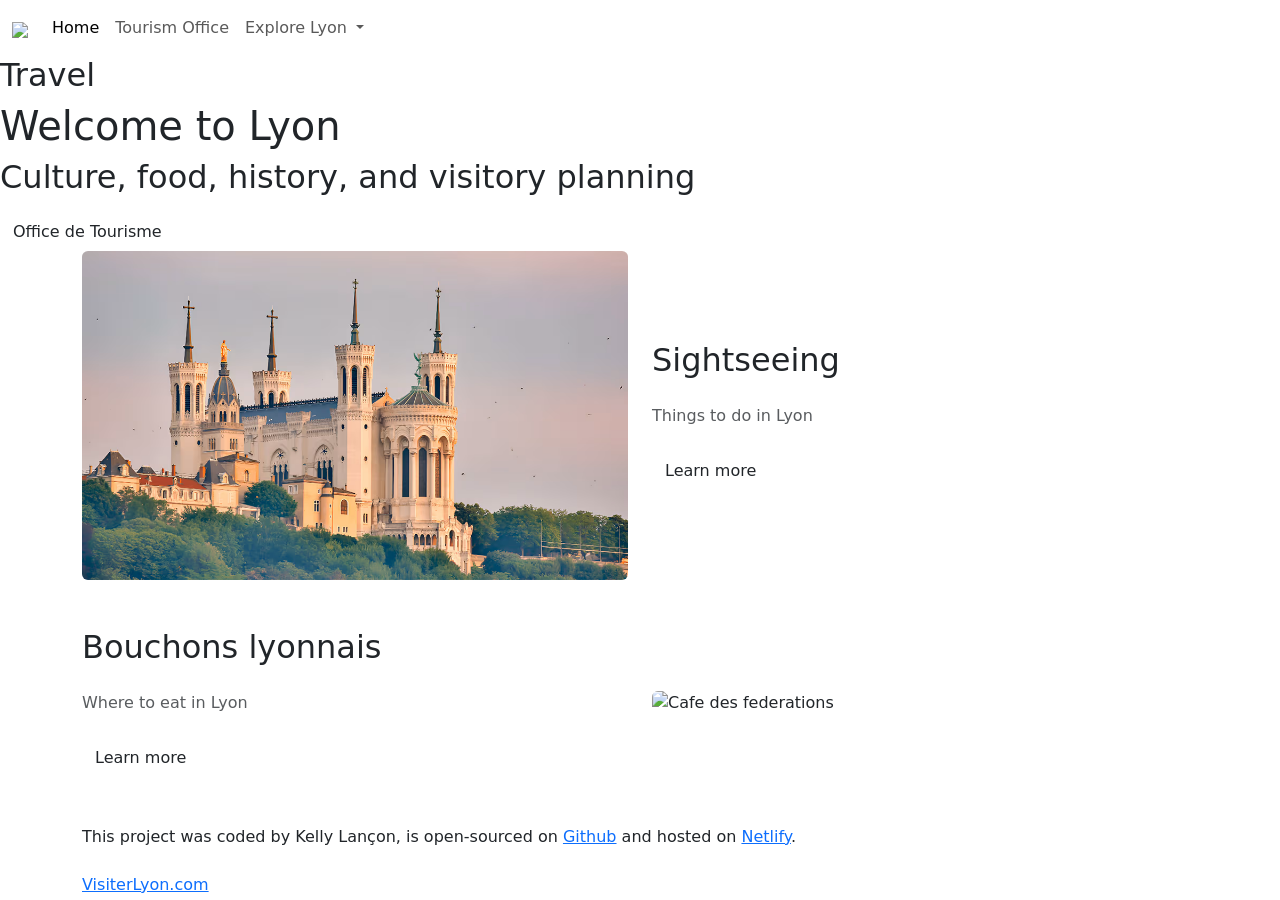
==== index.html @ acd28f88 "Initialized index.html file, set up Navbar for easy navigation" ====
<!DOCTYPE html>
<html lang="en">
  <head>
    <meta charset="UTF-8" />
    <meta name="viewport" content="width=device-width, initial-scale=1.0" />
    <title>Kelly's Opera Portfolio</title>
    <meta name="description" content="Kelly is a professional front-end developer and opera singer.">
    <link rel="preconnect" href="https://fonts.googleapis.com" />
    <link rel="preconnect" href="https://fonts.gstatic.com" crossorigin />
    <link
      href="https://fonts.googleapis.com/css2?family=Playfair:ital,opsz,wght@0,5..1200,300..900;1,5..1200,300..900&family=Poppins:wght@300;400;500;600;700&display=swap"
      rel="stylesheet" />
    <link
      href="https://cdn.jsdelivr.net/npm/bootstrap@5.3.8/dist/css/bootstrap.min.css"
      rel="stylesheet"/>
    <link rel="stylesheet" href="style.css" />
  </head>

  <body>

 <nav class="navbar navbar-expand-lg bg-white">
  <div class="container-fluid">
    <a class="navbar-brand" href="index.html">
        <img src="images/flag.png" class="icon">
    </a>
    <button class="navbar-toggler" type="button" data-bs-toggle="collapse" data-bs-target="#navbarSupportedContent" aria-controls="navbarSupportedContent" aria-expanded="false" aria-label="Toggle navigation">
      <span class="navbar-toggler-icon"></span>
    </button>
    <div class="collapse navbar-collapse" id="navbarSupportedContent">
      <ul class="navbar-nav me-auto mb-2 mb-lg-0">
        <li class="nav-item">
          <a class="nav-link active" aria-current="page" href="index.html">Home</a>
        </li>
        <li class="nav-item">
          <a class="nav-link" href="contact.html">Tourism Office</a>
        </li>
        <li class="nav-item dropdown">
          <a class="nav-link dropdown-toggle" href="#" role="button" data-bs-toggle="dropdown" aria-expanded="false">
            Explore Lyon
          </a>
          <ul class="dropdown-menu">
            <li><a class="dropdown-item" href="restaurants.html">Restaurants</a></li>
            <li><a class="dropdown-item" href="attractions.html">Attractions</a></li>
          </ul>
        </li>
      </ul>
    </div>
  </div>
</nav>
    <section class="hero">
      <h2>Travel</h2>
      <h1>Welcome to Lyon</h1>
      <h2 class="mb-3">Culture, food, history, and visitory planning</h2>

      <a href="contact.html#contact" class="btn btn-branding">Office de Tourisme</a>
    </section>
   
    <div class="container">
      <div class="row mb-5 align-items-center">
        <div class="col-md-6 d-none d-md-block">
          <img
            src="images/fourviere.png"
            class="img-fluid rounded project-image"
            alt="Notre Dame de fourviere"
          />
        </div>

        <div class="col-md-6">
          <div class="project-description">
            <h2 class="mb-4">Sightseeing</h2>
            <p class="mb-4 text-muted performance-text">
              Things to do in Lyon
            </p>
            <a href="attractions.html" class="btn btn-branding-outline">Learn more</a>
          </div>
        </div>
      </div>

      <div class="row mb-5 align-items-center">
        <div class="col-md-6">
          <div class="project-description">
            <h2 class="mb-4">Bouchons lyonnais</h2>
            <p class="mb-4 text-muted performance-text">
              Where to eat in Lyon
            </p>
            <a href="restaurants.html" class="btn btn-branding-outline">Learn more</a>
          </div>
        </div>

        <div class="col-md-6 d-none d-md-block">
          <img
            src="images/federations.png"
            class="img-fluid rounded project-image"
            alt="Cafe des federations"
          />
        </div>
      </div>

    <script src="https://cdn.jsdelivr.net/npm/bootstrap@5.3.8/dist/js/bootstrap.bundle.min.js"></script>
    <footer>
        <div>
            This project was coded by Kelly Lançon, is open-sourced on <a href="https://github.com/klanc0403">Github</a> and hosted on <a href="https://portfolioprojectweek4.netlify.app/">Netlify</a>.
        </div>
        <br>
    <a href="https://www.visiterlyon.com/" class="email-link">VisiterLyon.com</a>
  </footer>
 
</body>
</html>
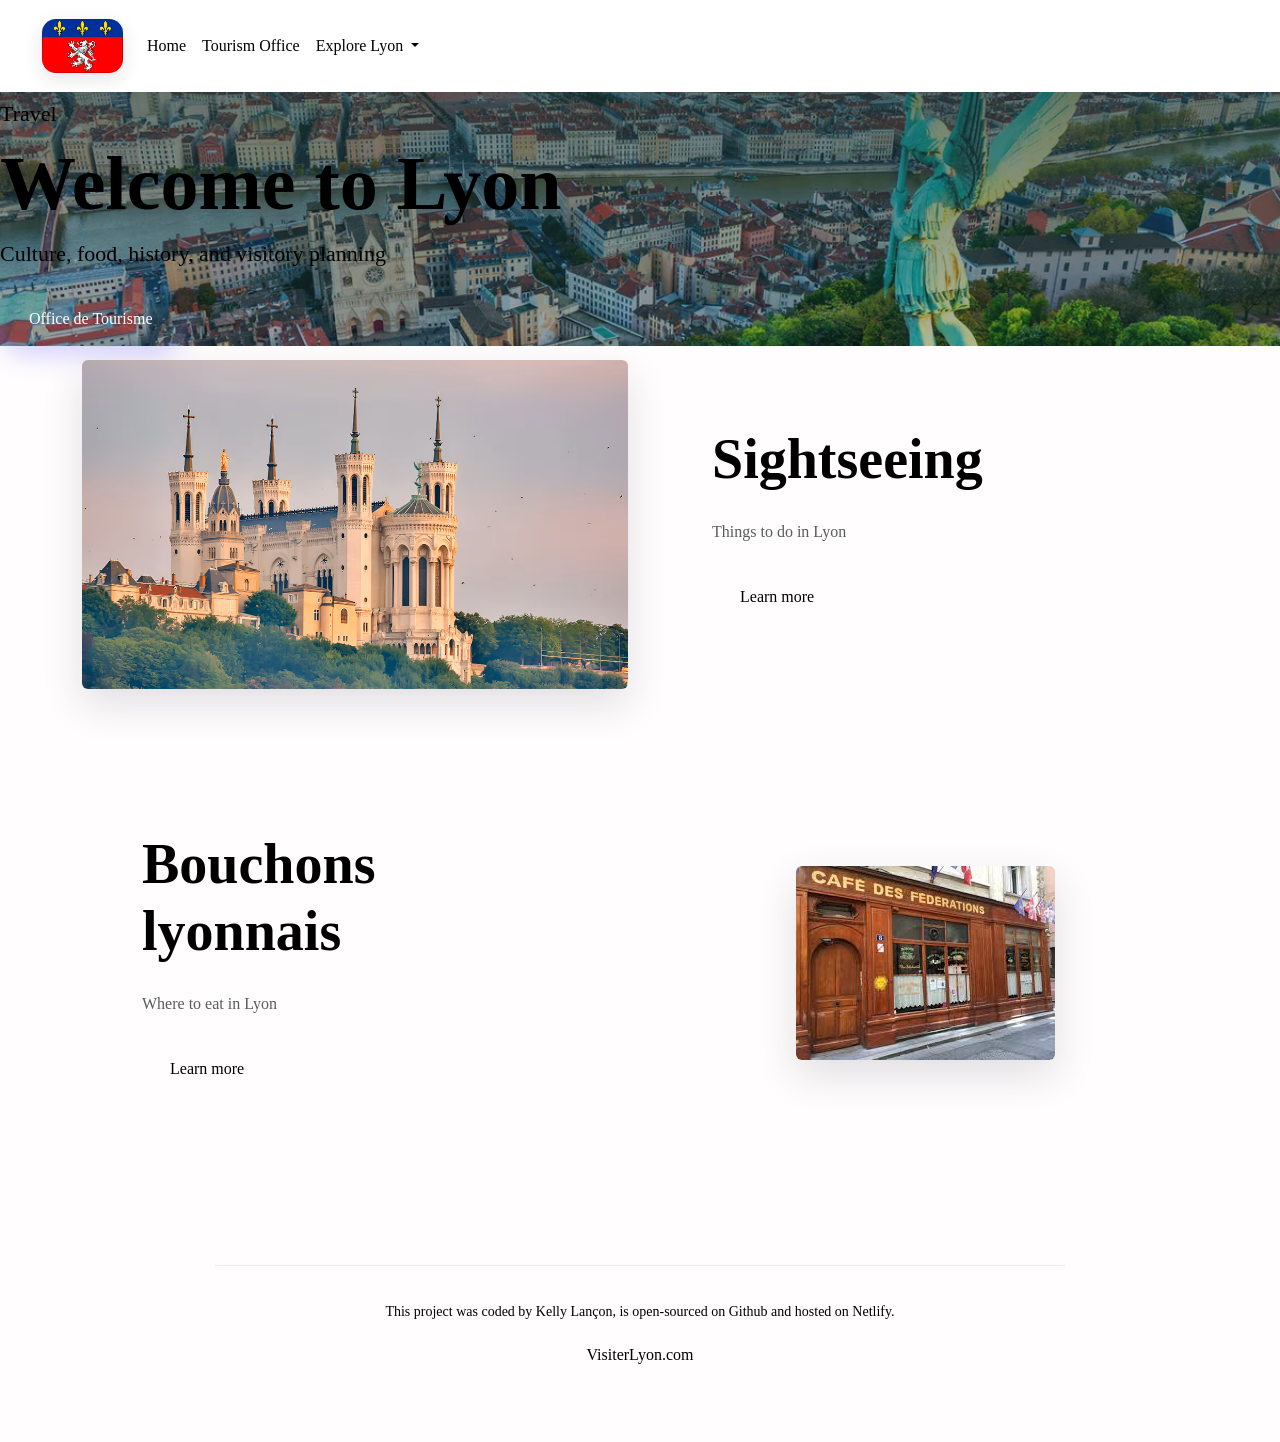
==== commit e272127e: "Changed site title" ====
--- a/index.html
+++ b/index.html
@@ -3,7 +3,7 @@
   <head>
     <meta charset="UTF-8" />
     <meta name="viewport" content="width=device-width, initial-scale=1.0" />
-    <title>Kelly's Opera Portfolio</title>
+    <title>Lyon | Travel Project</title>
     <meta name="description" content="Kelly is a professional front-end developer and opera singer.">
     <link rel="preconnect" href="https://fonts.googleapis.com" />
     <link rel="preconnect" href="https://fonts.gstatic.com" crossorigin />
@@ -99,7 +99,7 @@
     <script src="https://cdn.jsdelivr.net/npm/bootstrap@5.3.8/dist/js/bootstrap.bundle.min.js"></script>
     <footer>
         <div>
-            This project was coded by Kelly Lançon, is open-sourced on <a href="https://github.com/klanc0403">Github</a> and hosted on <a href="https://portfolioprojectweek4.netlify.app/">Netlify</a>.
+            This project was coded by Kelly Lançon, is open-sourced on <a href="https://github.com/klanc0403">Github</a> and hosted on <a href="https://lyontravelproject.netlify.app/">Netlify</a>.
         </div>
         <br>
     <a href="https://www.visiterlyon.com/" class="email-link">VisiterLyon.com</a>
--- a/style.css
+++ b/style.css
@@ -0,0 +1,235 @@
+:root {
+  --primary-color: #1f3d3a;
+  --accent-color: #c98c5d;
+  --cream-color: #f7f1e8;
+  --rose-color: #d8a7a7;
+  --dark-color: #1c1c1c;
+}
+
+body {
+  font-family: var(--default-font-family);
+  color: var(--text-color);
+  background: #fffdfd;
+}
+
+h1,
+h2,
+h3,
+h4 {
+  font-family: var(--heading-font-family);
+  font-weight: 700;
+  color: var(--text-color);
+}
+
+h1 {
+  font-size: 76px;
+  line-height: 1.05;
+}
+
+h2 {
+  font-size: 56px;
+}
+
+p {
+  font-size: 16px;
+  line-height: 30px;
+}
+
+.navbar {
+  padding: 14px 30px;
+  box-shadow: 0 8px 30px rgba(39, 33, 66, 0.08);
+}
+
+.nav-link {
+  color: var(--text-color);
+  font-weight: 500;
+}
+
+.nav-link:hover,
+.dropdown-item:hover {
+  color: var(--branding-color);
+}
+
+.dropdown-menu {
+  border: none;
+  box-shadow: 0 12px 30px rgba(39, 33, 66, 0.12);
+}
+
+.hero {
+  background: linear-gradient(
+      rgba(31, 61, 58, 0.65),
+      rgba(31, 61, 58, 0.35)
+    ),
+    url("images/lyoncity.png") center/cover no-repeat;
+}
+
+.hero h2 {
+  font-family: var(--default-font-family);
+  font-weight: 400;
+  font-size: 22px;
+  line-height: 2;
+  color: var(--muted-color);
+}
+
+.btn-branding,
+.btn-branding-outline {
+  border-radius: 999px;
+  font-size: 16px;
+  line-height: 24px;
+  padding: 14px 28px;
+  transition: all 0.25s ease;
+}
+
+.btn-branding {
+  background: var(--branding-color);
+  color: white;
+  box-shadow: 0 10px 25px rgba(108, 99, 255, 0.28);
+}
+
+.btn-branding:hover {
+  background: var(--branding-dark);
+  color: white;
+  transform: translateY(-2px);
+}
+
+.btn-branding-outline {
+  color: var(--branding-color);
+  border: 1px solid var(--branding-color);
+}
+
+.btn-branding-outline:hover {
+  background: var(--branding-color);
+  color: white;
+  transform: translateY(-2px);
+  box-shadow: 0 10px 25px rgba(108, 99, 255, 0.2);
+}
+
+.featured-intro {
+  padding: 60px 20px 30px;
+  margin: 0;
+  color: var(--muted-color);
+}
+
+.project-description {
+  padding: 80px 60px;
+}
+
+.performance-text {
+  padding: 0;
+  color: var(--muted-color);
+}
+
+.project-image {
+  max-width: 100%;
+  max-height: 420px;
+  object-fit: cover;
+  display: block;
+  margin: 0 auto;
+  box-shadow: 0 15px 40px rgba(39, 33, 66, 0.14);
+}
+
+.about-section {
+  padding: 140px 20px 100px;
+  text-align: center;
+}
+
+.about-section h2 {
+  font-family: var(--default-font-family);
+  font-weight: 400;
+  font-size: 24px;
+  line-height: 2;
+  color: var(--muted-color);
+}
+
+.about-section-content {
+  margin: 30px;
+}
+
+.about-image {
+  max-height: 500px;
+  object-fit: cover;
+  border-radius: 18px;
+  box-shadow: 0 15px 40px rgba(39, 33, 66, 0.14);
+}
+
+.performance-page {
+  padding: 90px 20px;
+}
+
+.performance-summary {
+  max-width: 760px;
+  margin: 0 auto;
+  text-align: center;
+  color: var(--muted-color);
+}
+
+.performance-page h2 {
+  font-size: 30px;
+}
+
+.performance-page h3 {
+  font-size: 28px;
+  color: var(--branding-dark);
+}
+
+.icon {
+  max-height: 54px;
+  border-radius: 14px;
+  box-shadow: 0 6px 18px rgba(39, 33, 66, 0.12);
+}
+
+footer {
+  text-align: center;
+  margin: 90px auto 40px;
+  padding: 35px 20px;
+  max-width: 850px;
+  color: var(--muted-color);
+  font-size: 14px;
+  border-top: 1px solid #eeeafc;
+}
+
+footer a {
+  color: var(--branding-color);
+  text-decoration: none;
+}
+
+footer a:hover {
+  color: var(--branding-dark);
+  text-decoration: underline;
+}
+
+footer .email-link {
+  color: var(--text-color);
+  font-size: 16px;
+  border-bottom: 1px solid transparent;
+  padding-bottom: 2px;
+}
+
+footer .email-link:hover {
+  color: var(--branding-color);
+  border-bottom: 1px solid var(--branding-color);
+  text-decoration: none;
+}
+
+@media (max-width: 960px) {
+  h1 {
+    font-size: 46px;
+  }
+
+  h2 {
+    font-size: 40px;
+  }
+
+  .hero {
+    padding: 90px 20px 70px;
+  }
+
+  .project-description {
+    padding: 30px 20px;
+    text-align: center;
+  }
+
+  .about-section {
+    padding: 90px 20px;
+  }
+}
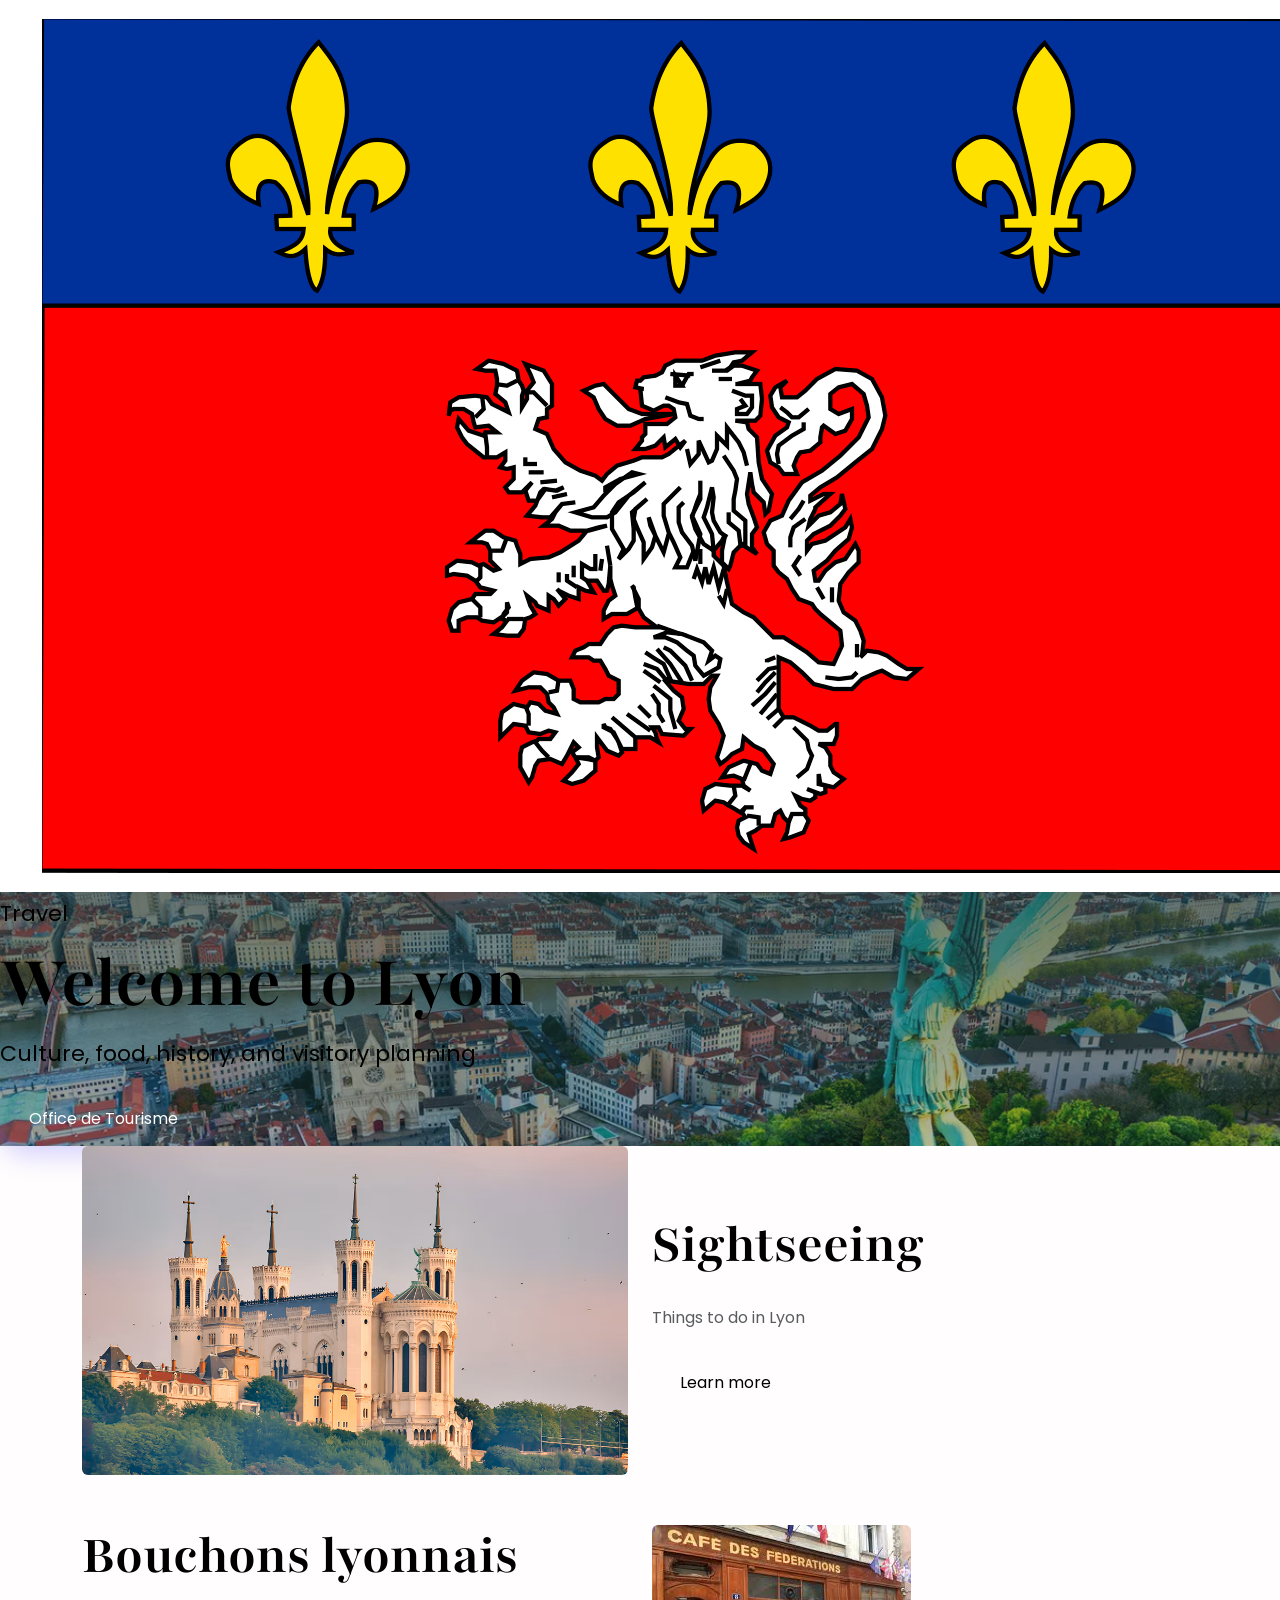
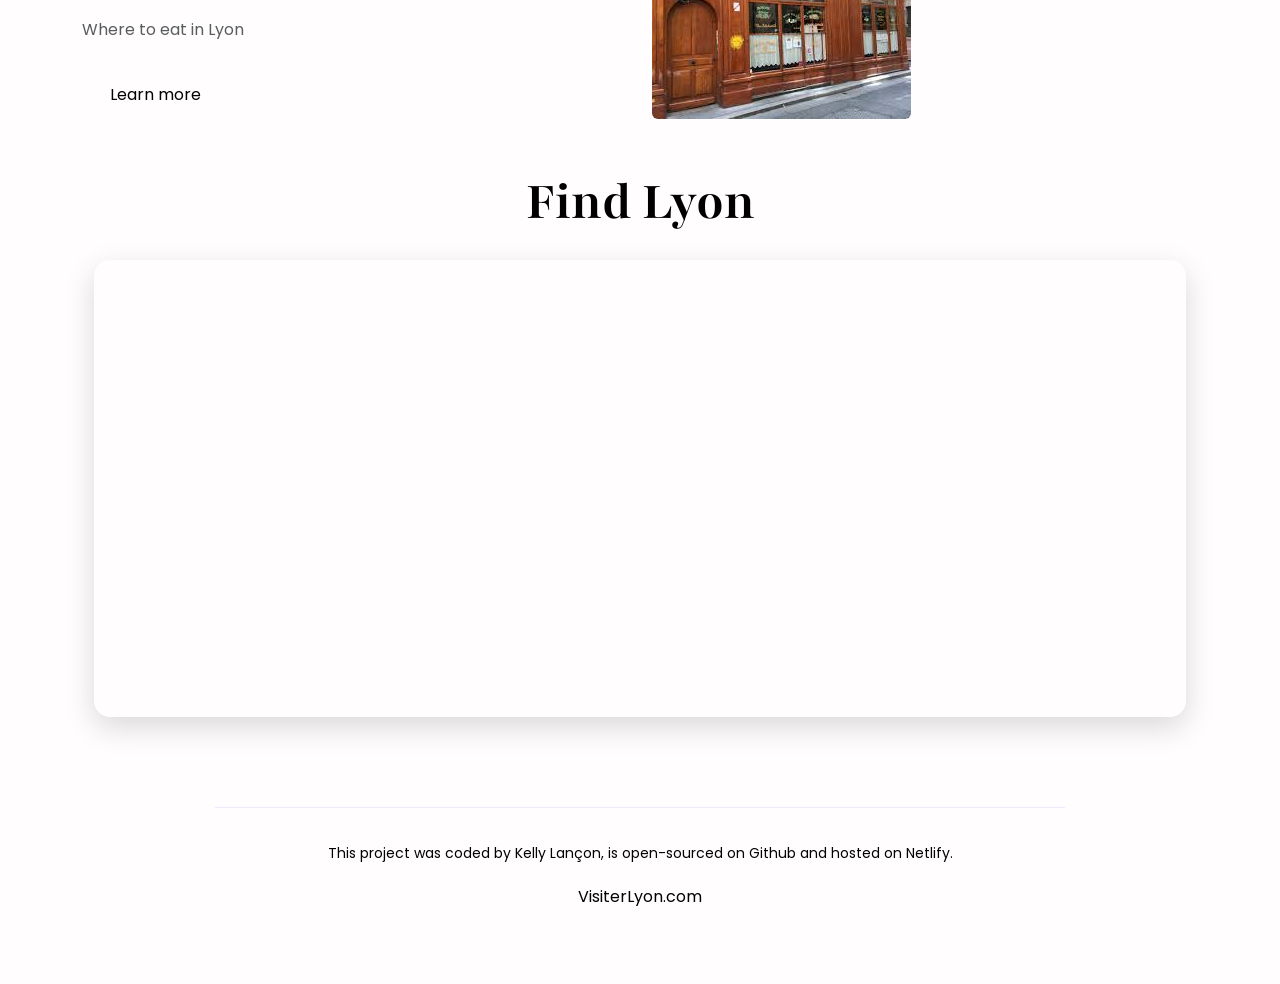
==== commit 585ce830: "Injected Google Map of Lyon" ====
--- a/index.html
+++ b/index.html
@@ -96,6 +96,15 @@
         </div>
       </div>
 
+      <section class="map-section container my-5">
+  <h2 class="text-center mb-4">Find Lyon</h2>
+
+  <div class="map-container">
+   <iframe src="https://www.google.com/maps/embed?pb=!1m14!1m12!1m3!1d28399.236491554377!2d4.829469627464029!3d45.75935097152519!2m3!1f0!2f0!3f0!3m2!1i1024!2i768!4f13.1!5e0!3m2!1sen!2sus!4v1777306648470!5m2!1sen!2sus" width="600" height="450" style="border:0;" allowfullscreen="" loading="lazy" referrerpolicy="no-referrer-when-downgrade"></iframe>
+  </div>
+</section>
+
+
     <script src="https://cdn.jsdelivr.net/npm/bootstrap@5.3.8/dist/js/bootstrap.bundle.min.js"></script>
     <footer>
         <div>
--- a/style.css
+++ b/style.css
@@ -4,6 +4,8 @@
   --cream-color: #f7f1e8;
   --rose-color: #d8a7a7;
   --dark-color: #1c1c1c;
+  --heading-font-family: "Playfair", serif;
+  --default-font-family: "Poppins", serif;
 }
 
 body {
@@ -104,79 +106,7 @@
   box-shadow: 0 10px 25px rgba(108, 99, 255, 0.2);
 }
 
-.featured-intro {
-  padding: 60px 20px 30px;
-  margin: 0;
-  color: var(--muted-color);
-}
 
-.project-description {
-  padding: 80px 60px;
-}
-
-.performance-text {
-  padding: 0;
-  color: var(--muted-color);
-}
-
-.project-image {
-  max-width: 100%;
-  max-height: 420px;
-  object-fit: cover;
-  display: block;
-  margin: 0 auto;
-  box-shadow: 0 15px 40px rgba(39, 33, 66, 0.14);
-}
-
-.about-section {
-  padding: 140px 20px 100px;
-  text-align: center;
-}
-
-.about-section h2 {
-  font-family: var(--default-font-family);
-  font-weight: 400;
-  font-size: 24px;
-  line-height: 2;
-  color: var(--muted-color);
-}
-
-.about-section-content {
-  margin: 30px;
-}
-
-.about-image {
-  max-height: 500px;
-  object-fit: cover;
-  border-radius: 18px;
-  box-shadow: 0 15px 40px rgba(39, 33, 66, 0.14);
-}
-
-.performance-page {
-  padding: 90px 20px;
-}
-
-.performance-summary {
-  max-width: 760px;
-  margin: 0 auto;
-  text-align: center;
-  color: var(--muted-color);
-}
-
-.performance-page h2 {
-  font-size: 30px;
-}
-
-.performance-page h3 {
-  font-size: 28px;
-  color: var(--branding-dark);
-}
-
-.icon {
-  max-height: 54px;
-  border-radius: 14px;
-  box-shadow: 0 6px 18px rgba(39, 33, 66, 0.12);
-}
 
 footer {
   text-align: center;
@@ -223,13 +153,10 @@
   .hero {
     padding: 90px 20px 70px;
   }
+}
 
-  .project-description {
-    padding: 30px 20px;
-    text-align: center;
-  }
-
-  .about-section {
-    padding: 90px 20px;
-  }
+.map-container {
+  border-radius: 16px;
+  overflow: hidden;
+  box-shadow: 0 10px 30px rgba(0,0,0,0.15);
 }
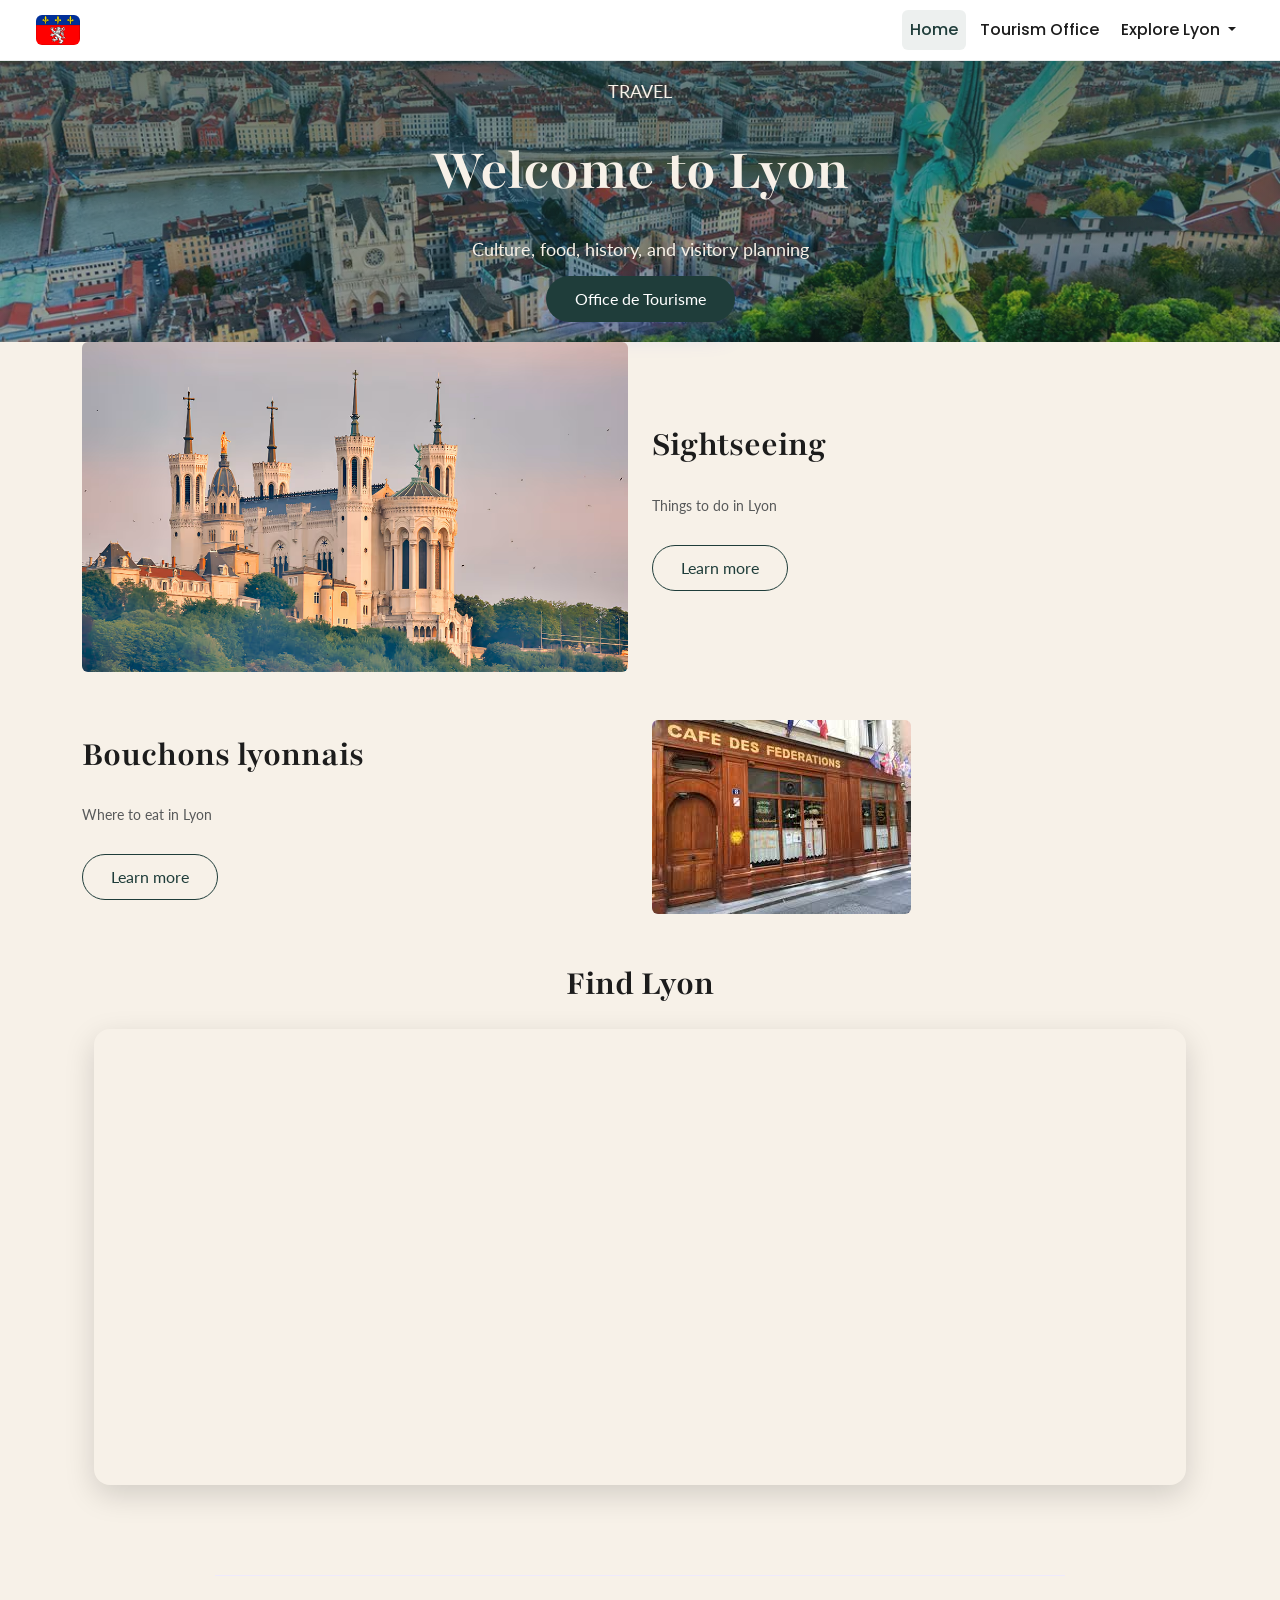
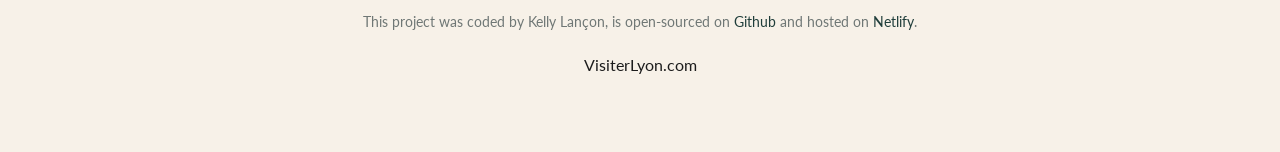
==== commit d2af76dd: "Adjusted CSS and functionality of header" ====
--- a/index.html
+++ b/index.html
@@ -10,7 +10,10 @@
     <link
       href="https://fonts.googleapis.com/css2?family=Playfair:ital,opsz,wght@0,5..1200,300..900;1,5..1200,300..900&family=Poppins:wght@300;400;500;600;700&display=swap"
       rel="stylesheet" />
-    <link
+    <link rel="preconnect" href="https://fonts.googleapis.com">
+<link rel="preconnect" href="https://fonts.gstatic.com" crossorigin>
+<link href="https://fonts.googleapis.com/css2?family=Lato:ital,wght@0,100;0,300;0,400;0,700;0,900;1,100;1,300;1,400;1,700;1,900&family=Montserrat:ital,wght@0,100..900;1,100..900&family=Playfair:ital,opsz,wght@0,5..1200,300..900;1,5..1200,300..900&family=Playwrite+CU+Guides&family=Poppins:ital,wght@0,100;0,200;0,300;0,400;0,500;0,600;0,700;0,800;0,900;1,100;1,200;1,300;1,400;1,500;1,600;1,700;1,800;1,900&display=swap" rel="stylesheet">
+      <link
       href="https://cdn.jsdelivr.net/npm/bootstrap@5.3.8/dist/css/bootstrap.min.css"
       rel="stylesheet"/>
     <link rel="stylesheet" href="style.css" />
@@ -48,7 +51,7 @@
   </div>
 </nav>
     <section class="hero">
-      <h2>Travel</h2>
+      <h2>TRAVEL</h2>
       <h1>Welcome to Lyon</h1>
       <h2 class="mb-3">Culture, food, history, and visitory planning</h2>
 
--- a/style.css
+++ b/style.css
@@ -4,57 +4,133 @@
   --cream-color: #f7f1e8;
   --rose-color: #d8a7a7;
   --dark-color: #1c1c1c;
-  --heading-font-family: "Playfair", serif;
-  --default-font-family: "Poppins", serif;
+  --text-color: var(--dark-color);
+  --muted-color: #6f7775;
+  --branding-color: var(--primary-color);
+  --branding-dark: #142927;
+  --Heading-Font-Family: "Playfair", serif;
+  --default-font-family: "Lato", serif;
+  --nav-font-family: "Poppins", serif;
 }
 
 body {
   font-family: var(--default-font-family);
   color: var(--text-color);
-  background: #fffdfd;
+  background: var(--cream-color);
 }
 
 h1,
 h2,
 h3,
 h4 {
-  font-family: var(--heading-font-family);
+  font-family: var(--Heading-Font-Family);
   font-weight: 700;
   color: var(--text-color);
 }
 
 h1 {
-  font-size: 76px;
+  font-size: 50px;
   line-height: 1.05;
 }
 
 h2 {
-  font-size: 56px;
+  font-size: 36px;
 }
 
 p {
-  font-size: 16px;
+  font-size: 14px;
   line-height: 30px;
 }
 
 .navbar {
-  padding: 14px 30px;
-  box-shadow: 0 8px 30px rgba(39, 33, 66, 0.08);
-}
-
-.nav-link {
+  padding: 10px 24px;
+  font-family: var(--nav-font-family);
+  border-bottom: 1px solid rgba(31, 61, 58, 0.1);
+  box-shadow: 0 4px 18px rgba(31, 61, 58, 0.06);
+  background-color: var(--primary-color);
+  color: var(--accent-color);
+}
+
+.navbar-brand {
+  padding: 0;
+}
+
+.navbar .icon {
+  display: block;
+  width: 44px;
+  height: auto;
+  border-radius: 6px;
+}
+
+.navbar .navbar-nav {
+  gap: 6px;
+  margin-left: auto;
+  margin-right: 0 !important;
+}
+
+.navbar-nav .nav-link {
   color: var(--text-color);
   font-weight: 500;
-}
-
-.nav-link:hover,
-.dropdown-item:hover {
-  color: var(--branding-color);
+  padding: 8px 14px;
+  border-radius: 6px;
+  transition: color 0.2s ease, background-color 0.2s ease;
+}
+
+.navbar-nav .nav-link.active {
+  color: var(--branding-color);
+  background: rgba(31, 61, 58, 0.08);
+}
+
+.navbar-nav .nav-link:hover,
+.navbar-nav .nav-link:focus,
+.dropdown-item:hover,
+.dropdown-item:focus {
+  color: var(--primary-color);
+  background: rgba(31, 61, 58, 0.06);
 }
 
 .dropdown-menu {
-  border: none;
-  box-shadow: 0 12px 30px rgba(39, 33, 66, 0.12);
+  margin-top: 8px;
+  padding: 8px;
+  font-family: var(--default-font-family);
+  border: 1px solid rgba(31, 61, 58, 0.1);
+  border-radius: 8px;
+  box-shadow: 0 14px 32px rgba(31, 61, 58, 0.12);
+}
+
+.dropdown-item {
+  color: var(--text-color);
+  font-weight: 500;
+  border-radius: 6px;
+  padding: 8px 12px;
+}
+
+.navbar-toggler {
+  border-color: rgba(31, 61, 58, 0.18);
+}
+
+.navbar-toggler:focus {
+  box-shadow: 0 0 0 3px rgba(31, 61, 58, 0.16);
+}
+
+@media (max-width: 991px) {
+  .navbar {
+    padding: 10px 18px;
+  }
+
+  .navbar-collapse {
+    padding-top: 12px;
+  }
+
+  .navbar .navbar-nav {
+    gap: 4px;
+    margin-left: 0;
+  }
+
+  .dropdown-menu {
+    margin-top: 4px;
+    box-shadow: none;
+  }
 }
 
 .hero {
@@ -62,22 +138,35 @@
       rgba(31, 61, 58, 0.65),
       rgba(31, 61, 58, 0.35)
     ),
-    url("images/lyoncity.png") center/cover no-repeat;
+    url("images/lyoncity.png") center;
+    background-repeat: no-repeat;
+    background-size: cover;
+    margin: 0 auto;
+    text-align: center;
+    line-height: 2;
+    padding: 20px;
+    max-height: 400px;
+}
+
+.hero h1 {
+  font-family: var(--Heading-Font-Family);
+  font-size: 60px;
+  line-height: 2;
+  color: var(--cream-color);
 }
 
 .hero h2 {
   font-family: var(--default-font-family);
   font-weight: 400;
-  font-size: 22px;
-  line-height: 2;
-  color: var(--muted-color);
+  font-size: 18px;
+  color: var(--cream-color);
 }
 
 .btn-branding,
 .btn-branding-outline {
   border-radius: 999px;
   font-size: 16px;
-  line-height: 24px;
+  line-height: 1;
   padding: 14px 28px;
   transition: all 0.25s ease;
 }
@@ -86,6 +175,7 @@
   background: var(--branding-color);
   color: white;
   box-shadow: 0 10px 25px rgba(108, 99, 255, 0.28);
+  font-family: var(--default-font-family);
 }
 
 .btn-branding:hover {
@@ -105,7 +195,6 @@
   transform: translateY(-2px);
   box-shadow: 0 10px 25px rgba(108, 99, 255, 0.2);
 }
-
 
 
 footer {
@@ -159,4 +248,4 @@
   border-radius: 16px;
   overflow: hidden;
   box-shadow: 0 10px 30px rgba(0,0,0,0.15);
-}+}
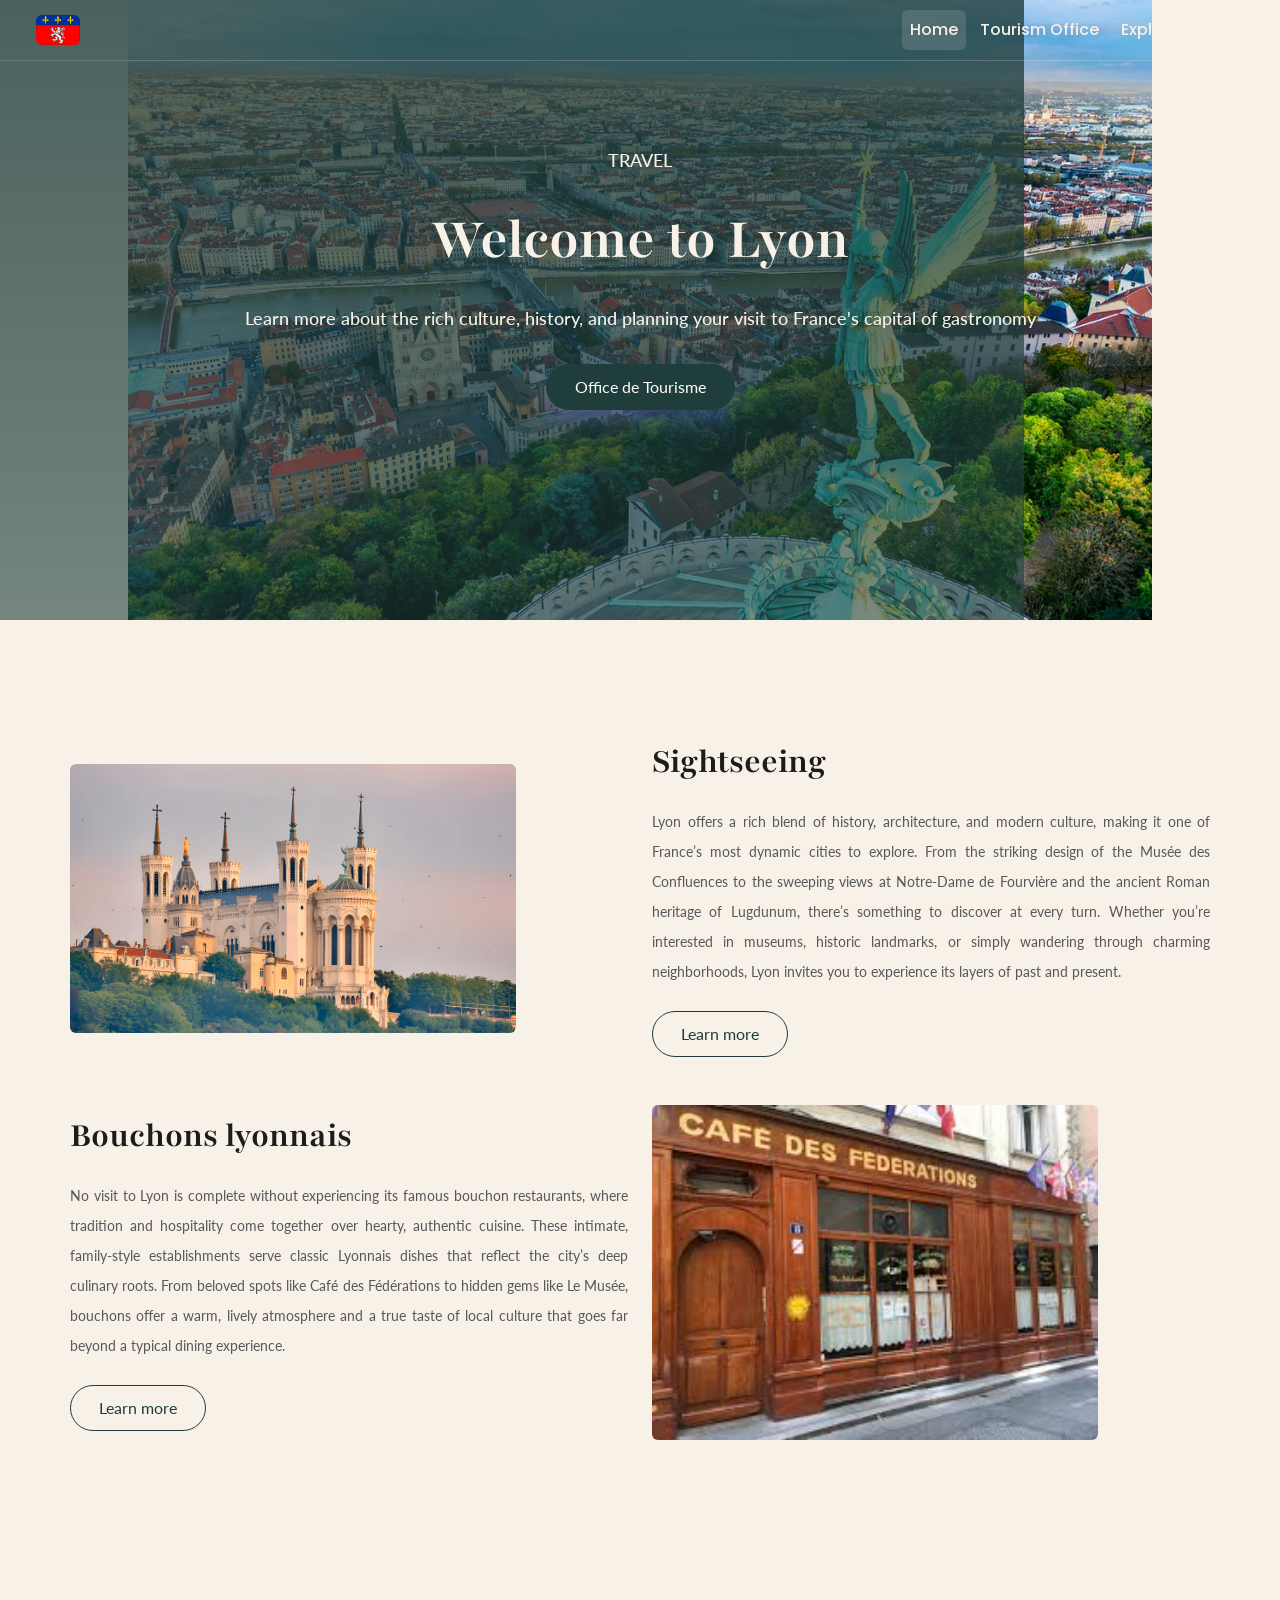
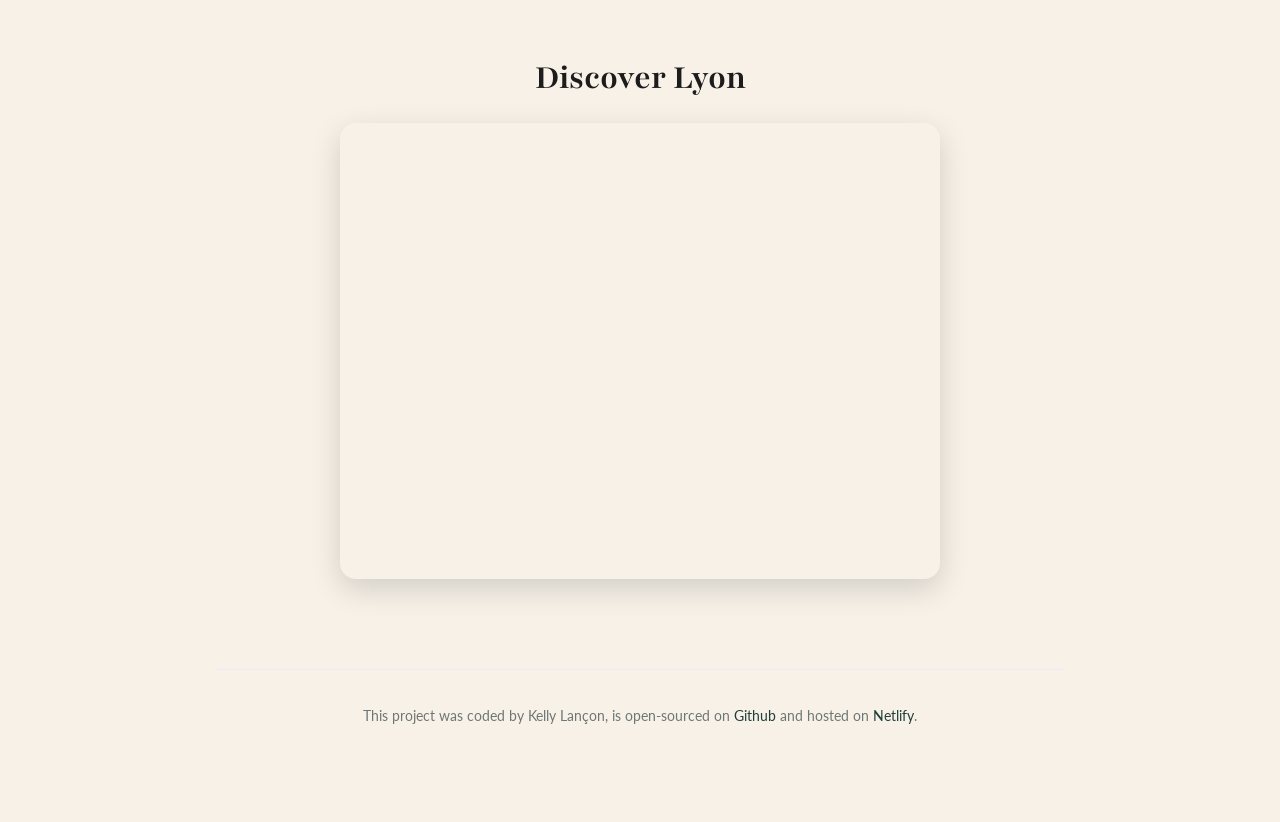
==== commit 1f364abc: "Altered several CSS settings, finalized design of index.html" ====
--- a/index.html
+++ b/index.html
@@ -21,7 +21,7 @@
 
   <body>
 
- <nav class="navbar navbar-expand-lg bg-white">
+ <nav class="navbar navbar-expand-lg navbar-overlay">
   <div class="container-fluid">
     <a class="navbar-brand" href="index.html">
         <img src="images/flag.png" class="icon">
@@ -53,17 +53,17 @@
     <section class="hero">
       <h2>TRAVEL</h2>
       <h1>Welcome to Lyon</h1>
-      <h2 class="mb-3">Culture, food, history, and visitory planning</h2>
+      <h2 class="mb-3">Learn more about the rich culture, history, and planning your visit to France's capital of gastronomy</h2>
 
       <a href="contact.html#contact" class="btn btn-branding">Office de Tourisme</a>
     </section>
    
-    <div class="container">
+    <div class="container grid-container">
       <div class="row mb-5 align-items-center">
         <div class="col-md-6 d-none d-md-block">
           <img
             src="images/fourviere.png"
-            class="img-fluid rounded project-image"
+            class="img-fluid rounded project-image fourviere-image"
             alt="Notre Dame de fourviere"
           />
         </div>
@@ -72,7 +72,7 @@
           <div class="project-description">
             <h2 class="mb-4">Sightseeing</h2>
             <p class="mb-4 text-muted performance-text">
-              Things to do in Lyon
+              Lyon offers a rich blend of history, architecture, and modern culture, making it one of France’s most dynamic cities to explore. From the striking design of the Musée des Confluences to the sweeping views at Notre-Dame de Fourvière and the ancient Roman heritage of Lugdunum, there’s something to discover at every turn. Whether you’re interested in museums, historic landmarks, or simply wandering through charming neighborhoods, Lyon invites you to experience its layers of past and present.
             </p>
             <a href="attractions.html" class="btn btn-branding-outline">Learn more</a>
           </div>
@@ -84,7 +84,7 @@
           <div class="project-description">
             <h2 class="mb-4">Bouchons lyonnais</h2>
             <p class="mb-4 text-muted performance-text">
-              Where to eat in Lyon
+              No visit to Lyon is complete without experiencing its famous bouchon restaurants, where tradition and hospitality come together over hearty, authentic cuisine. These intimate, family-style establishments serve classic Lyonnais dishes that reflect the city’s deep culinary roots. From beloved spots like Café des Fédérations to hidden gems like Le Musée, bouchons offer a warm, lively atmosphere and a true taste of local culture that goes far beyond a typical dining experience.
             </p>
             <a href="restaurants.html" class="btn btn-branding-outline">Learn more</a>
           </div>
@@ -93,14 +93,15 @@
         <div class="col-md-6 d-none d-md-block">
           <img
             src="images/federations.png"
-            class="img-fluid rounded project-image"
+            class="img-fluid rounded project-image matched-project-image"
             alt="Cafe des federations"
           />
         </div>
       </div>
+    </div>
 
-      <section class="map-section container my-5">
-  <h2 class="text-center mb-4">Find Lyon</h2>
+<section class="map-section container my-5">
+  <h2 class="text-center mt-5 mb-4">Discover Lyon</h2>
 
   <div class="map-container">
    <iframe src="https://www.google.com/maps/embed?pb=!1m14!1m12!1m3!1d28399.236491554377!2d4.829469627464029!3d45.75935097152519!2m3!1f0!2f0!3f0!3m2!1i1024!2i768!4f13.1!5e0!3m2!1sen!2sus!4v1777306648470!5m2!1sen!2sus" width="600" height="450" style="border:0;" allowfullscreen="" loading="lazy" referrerpolicy="no-referrer-when-downgrade"></iframe>
@@ -114,8 +115,8 @@
             This project was coded by Kelly Lançon, is open-sourced on <a href="https://github.com/klanc0403">Github</a> and hosted on <a href="https://lyontravelproject.netlify.app/">Netlify</a>.
         </div>
         <br>
-    <a href="https://www.visiterlyon.com/" class="email-link">VisiterLyon.com</a>
+    
   </footer>
  
 </body>
-</html>+</html>
--- a/style.css
+++ b/style.css
@@ -45,10 +45,18 @@
 .navbar {
   padding: 10px 24px;
   font-family: var(--nav-font-family);
-  border-bottom: 1px solid rgba(31, 61, 58, 0.1);
-  box-shadow: 0 4px 18px rgba(31, 61, 58, 0.06);
-  background-color: var(--primary-color);
-  color: var(--accent-color);
+  background-color: transparent;
+  color: var(--cream-color);
+  border-bottom: 1px solid rgba(247, 241, 232, 0.18);
+  box-shadow: none;
+}
+
+.navbar-overlay {
+  position: absolute;
+  top: 0;
+  left: 0;
+  z-index: 10;
+  width: 100%;
 }
 
 .navbar-brand {
@@ -69,7 +77,7 @@
 }
 
 .navbar-nav .nav-link {
-  color: var(--text-color);
+  color: var(--cream-color);
   font-weight: 500;
   padding: 8px 14px;
   border-radius: 6px;
@@ -77,12 +85,16 @@
 }
 
 .navbar-nav .nav-link.active {
-  color: var(--branding-color);
-  background: rgba(31, 61, 58, 0.08);
+  color: var(--cream-color);
+  background: rgba(247, 241, 232, 0.14);
 }
 
 .navbar-nav .nav-link:hover,
-.navbar-nav .nav-link:focus,
+.navbar-nav .nav-link:focus {
+  color: var(--cream-color);
+  background: rgba(247, 241, 232, 0.12);
+}
+
 .dropdown-item:hover,
 .dropdown-item:focus {
   color: var(--primary-color);
@@ -106,11 +118,16 @@
 }
 
 .navbar-toggler {
-  border-color: rgba(31, 61, 58, 0.18);
+  border-color: rgba(247, 241, 232, 0.34);
+}
+
+.navbar-toggler-icon {
+  filter: invert(96%) sepia(8%) saturate(357%) hue-rotate(333deg)
+    brightness(104%) contrast(94%);
 }
 
 .navbar-toggler:focus {
-  box-shadow: 0 0 0 3px rgba(31, 61, 58, 0.16);
+  box-shadow: 0 0 0 3px rgba(247, 241, 232, 0.24);
 }
 
 @media (max-width: 991px) {
@@ -135,17 +152,17 @@
 
 .hero {
   background: linear-gradient(
-      rgba(31, 61, 58, 0.65),
-      rgba(31, 61, 58, 0.35)
+      rgba(31, 61, 58, 0.8),
+      rgba(31, 61, 58, 0.6)
     ),
     url("images/lyoncity.png") center;
     background-repeat: no-repeat;
-    background-size: cover;
+    background-size: 80% auto;
     margin: 0 auto;
     text-align: center;
-    line-height: 2;
-    padding: 20px;
-    max-height: 400px;
+    line-height: 5;
+    min-height: 620px;
+    padding: 150px 20px 70px;
 }
 
 .hero h1 {
@@ -157,9 +174,14 @@
 
 .hero h2 {
   font-family: var(--default-font-family);
-  font-weight: 400;
+  font-weight: 500;
   font-size: 18px;
   color: var(--cream-color);
+}
+
+.fourviere-image,
+.matched-project-image {
+  width: 80%;
 }
 
 .btn-branding,
@@ -240,7 +262,8 @@
   }
 
   .hero {
-    padding: 90px 20px 70px;
+    min-height: 560px;
+    padding: 130px 20px 90px;
   }
 }
 
@@ -248,4 +271,14 @@
   border-radius: 16px;
   overflow: hidden;
   box-shadow: 0 10px 30px rgba(0,0,0,0.15);
-}
+  max-width: 600px;
+  margin: 0 auto;
+}
+
+.grid-container {
+  padding: 120px 0;
+}
+
+.grid-container p {
+  text-align: justify;
+}
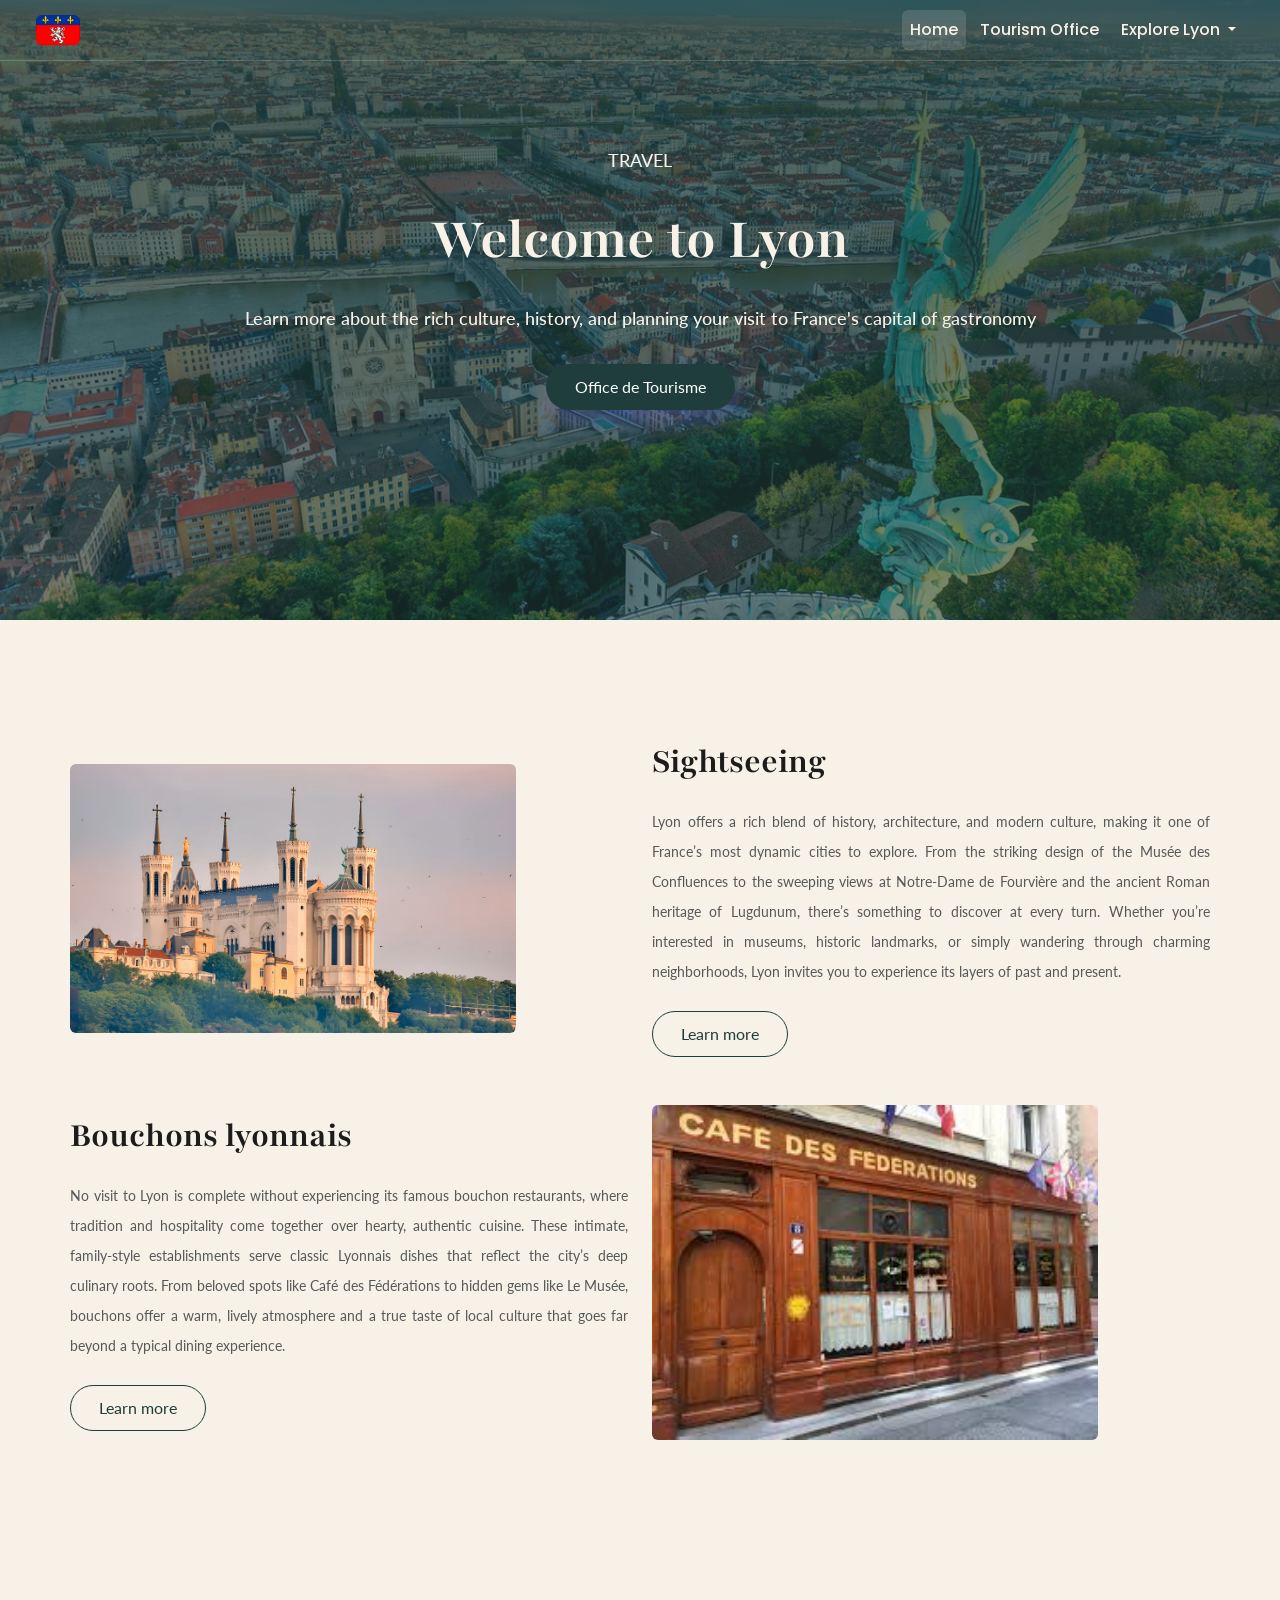
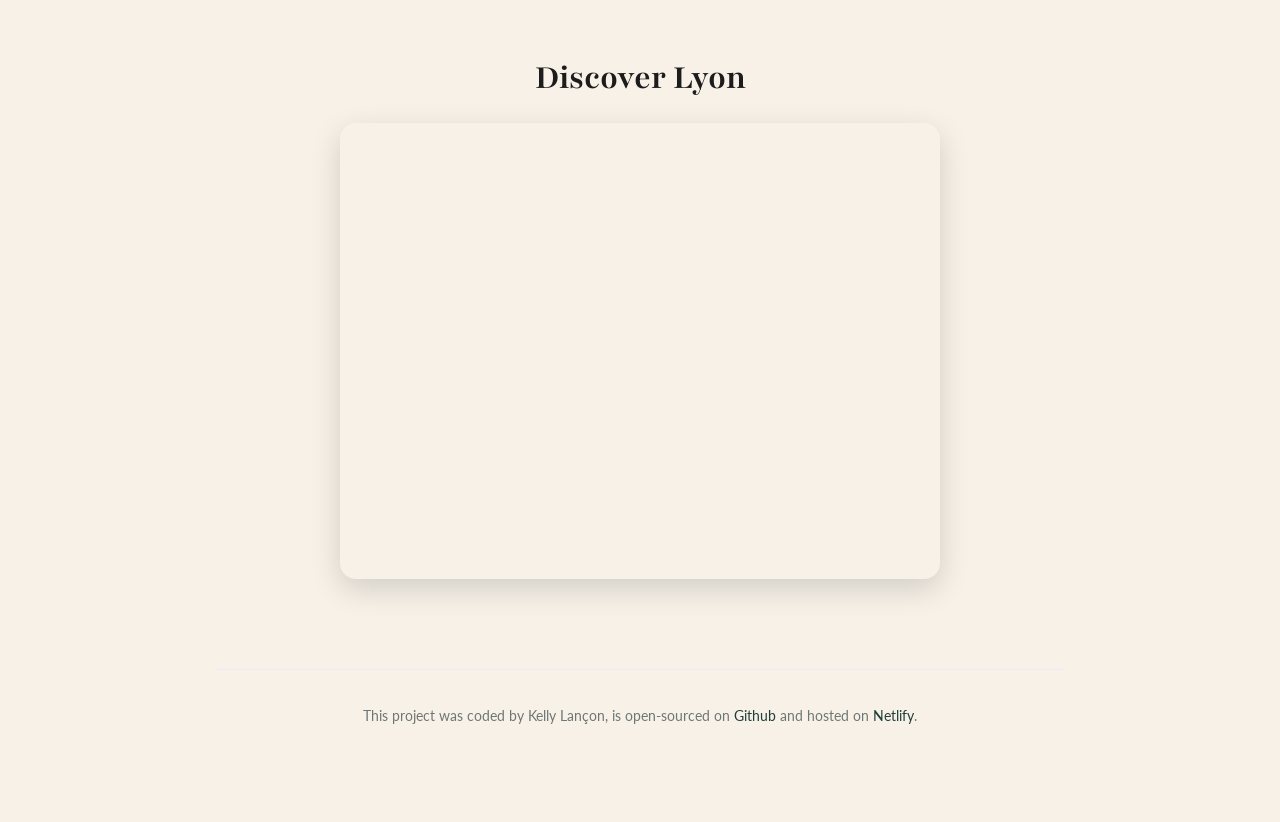
==== commit 8bbbf45f: "Final sweep and cleanup" ====
--- a/index.html
+++ b/index.html
@@ -8,11 +8,8 @@
     <link rel="preconnect" href="https://fonts.googleapis.com" />
     <link rel="preconnect" href="https://fonts.gstatic.com" crossorigin />
     <link
-      href="https://fonts.googleapis.com/css2?family=Playfair:ital,opsz,wght@0,5..1200,300..900;1,5..1200,300..900&family=Poppins:wght@300;400;500;600;700&display=swap"
+      href="https://fonts.googleapis.com/css2?family=Lato:wght@400;500;700&family=Playfair:opsz,wght@5..1200,700&family=Poppins:wght@400;500;600&display=swap"
       rel="stylesheet" />
-    <link rel="preconnect" href="https://fonts.googleapis.com">
-<link rel="preconnect" href="https://fonts.gstatic.com" crossorigin>
-<link href="https://fonts.googleapis.com/css2?family=Lato:ital,wght@0,100;0,300;0,400;0,700;0,900;1,100;1,300;1,400;1,700;1,900&family=Montserrat:ital,wght@0,100..900;1,100..900&family=Playfair:ital,opsz,wght@0,5..1200,300..900;1,5..1200,300..900&family=Playwrite+CU+Guides&family=Poppins:ital,wght@0,100;0,200;0,300;0,400;0,500;0,600;0,700;0,800;0,900;1,100;1,200;1,300;1,400;1,500;1,600;1,700;1,800;1,900&display=swap" rel="stylesheet">
       <link
       href="https://cdn.jsdelivr.net/npm/bootstrap@5.3.8/dist/css/bootstrap.min.css"
       rel="stylesheet"/>
--- a/style.css
+++ b/style.css
@@ -1,8 +1,7 @@
 :root {
   --primary-color: #1f3d3a;
-  --accent-color: #c98c5d;
   --cream-color: #f7f1e8;
-  --rose-color: #d8a7a7;
+  --rose-color: rgba(216, 167, 167, 0.38);
   --dark-color: #1c1c1c;
   --text-color: var(--dark-color);
   --muted-color: #6f7775;
@@ -31,11 +30,13 @@
 h1 {
   font-size: 50px;
   line-height: 1.05;
+  text-align: center;
 }
 
 h2 {
   font-size: 36px;
 }
+
 
 p {
   font-size: 14px;
@@ -46,7 +47,6 @@
   padding: 10px 24px;
   font-family: var(--nav-font-family);
   background-color: transparent;
-  color: var(--cream-color);
   border-bottom: 1px solid rgba(247, 241, 232, 0.18);
   box-shadow: none;
 }
@@ -115,6 +115,27 @@
   font-weight: 500;
   border-radius: 6px;
   padding: 8px 12px;
+}
+
+.inner-page .navbar-nav .nav-link,
+.inner-page .navbar-nav .nav-link.active,
+.inner-page .navbar-nav .nav-link:hover,
+.inner-page .navbar-nav .nav-link:focus {
+  color: var(--dark-color);
+}
+
+.inner-page .navbar-nav .nav-link.active,
+.inner-page .navbar-nav .nav-link:hover,
+.inner-page .navbar-nav .nav-link:focus {
+  background: rgba(28, 28, 28, 0.08);
+}
+
+.inner-page .navbar-toggler {
+  border-color: rgba(28, 28, 28, 0.28);
+}
+
+.inner-page .navbar-toggler-icon {
+  filter: none;
 }
 
 .navbar-toggler {
@@ -157,7 +178,7 @@
     ),
     url("images/lyoncity.png") center;
     background-repeat: no-repeat;
-    background-size: 80% auto;
+    background-size: cover;
     margin: 0 auto;
     text-align: center;
     line-height: 5;
@@ -166,7 +187,6 @@
 }
 
 .hero h1 {
-  font-family: var(--Heading-Font-Family);
   font-size: 60px;
   line-height: 2;
   color: var(--cream-color);
@@ -282,3 +302,82 @@
 .grid-container p {
   text-align: justify;
 }
+
+.grid {
+  display: grid;
+  grid-gap: 64px;
+  padding-left: 30px;
+  padding-right: 30px;
+}
+
+.img-responsive {
+  max-width: 100%;
+}
+
+.grid-2-columns {
+  grid-template-columns: 1fr 1fr;
+}
+.grid-3-columns {
+  grid-template-columns: 1fr 1fr 1fr;
+}
+
+.card {
+  background-color: var(--rose-color);
+  padding: 16px;
+  margin: 30px 0;
+  overflow: hidden;
+}
+
+.card h4 {
+  font-weight: 700;
+  font-family: var(--default-font-family);
+  font-size: 22px;
+  line-height: 1.5;
+  color: var(--primary-color);
+}
+
+.card-header {
+  grid-gap: 0;
+  padding: 0;
+  overflow: hidden;
+}
+
+.card-header > * {
+  min-width: 0;
+}
+
+.card-body {
+  padding: 30px;
+}
+
+.card-header img,
+.card-header iframe {
+  display: block;
+  width: 100%;
+  height: 220px;
+  max-width: 100%;
+  border: 0;
+}
+
+.card-header img {
+  object-fit: cover;
+}
+
+@media (max-width: 991px) {
+  .grid-3-columns {
+    grid-template-columns: 1fr;
+  }
+
+  .grid-2-columns {
+    grid-template-columns: 1fr;
+  }
+}
+
+.instagram-media {
+  aspect-ratio: 16 / 9;
+}
+
+.gallery-wrapper {
+  padding-top: 50px;
+  line-height: 3;
+}
